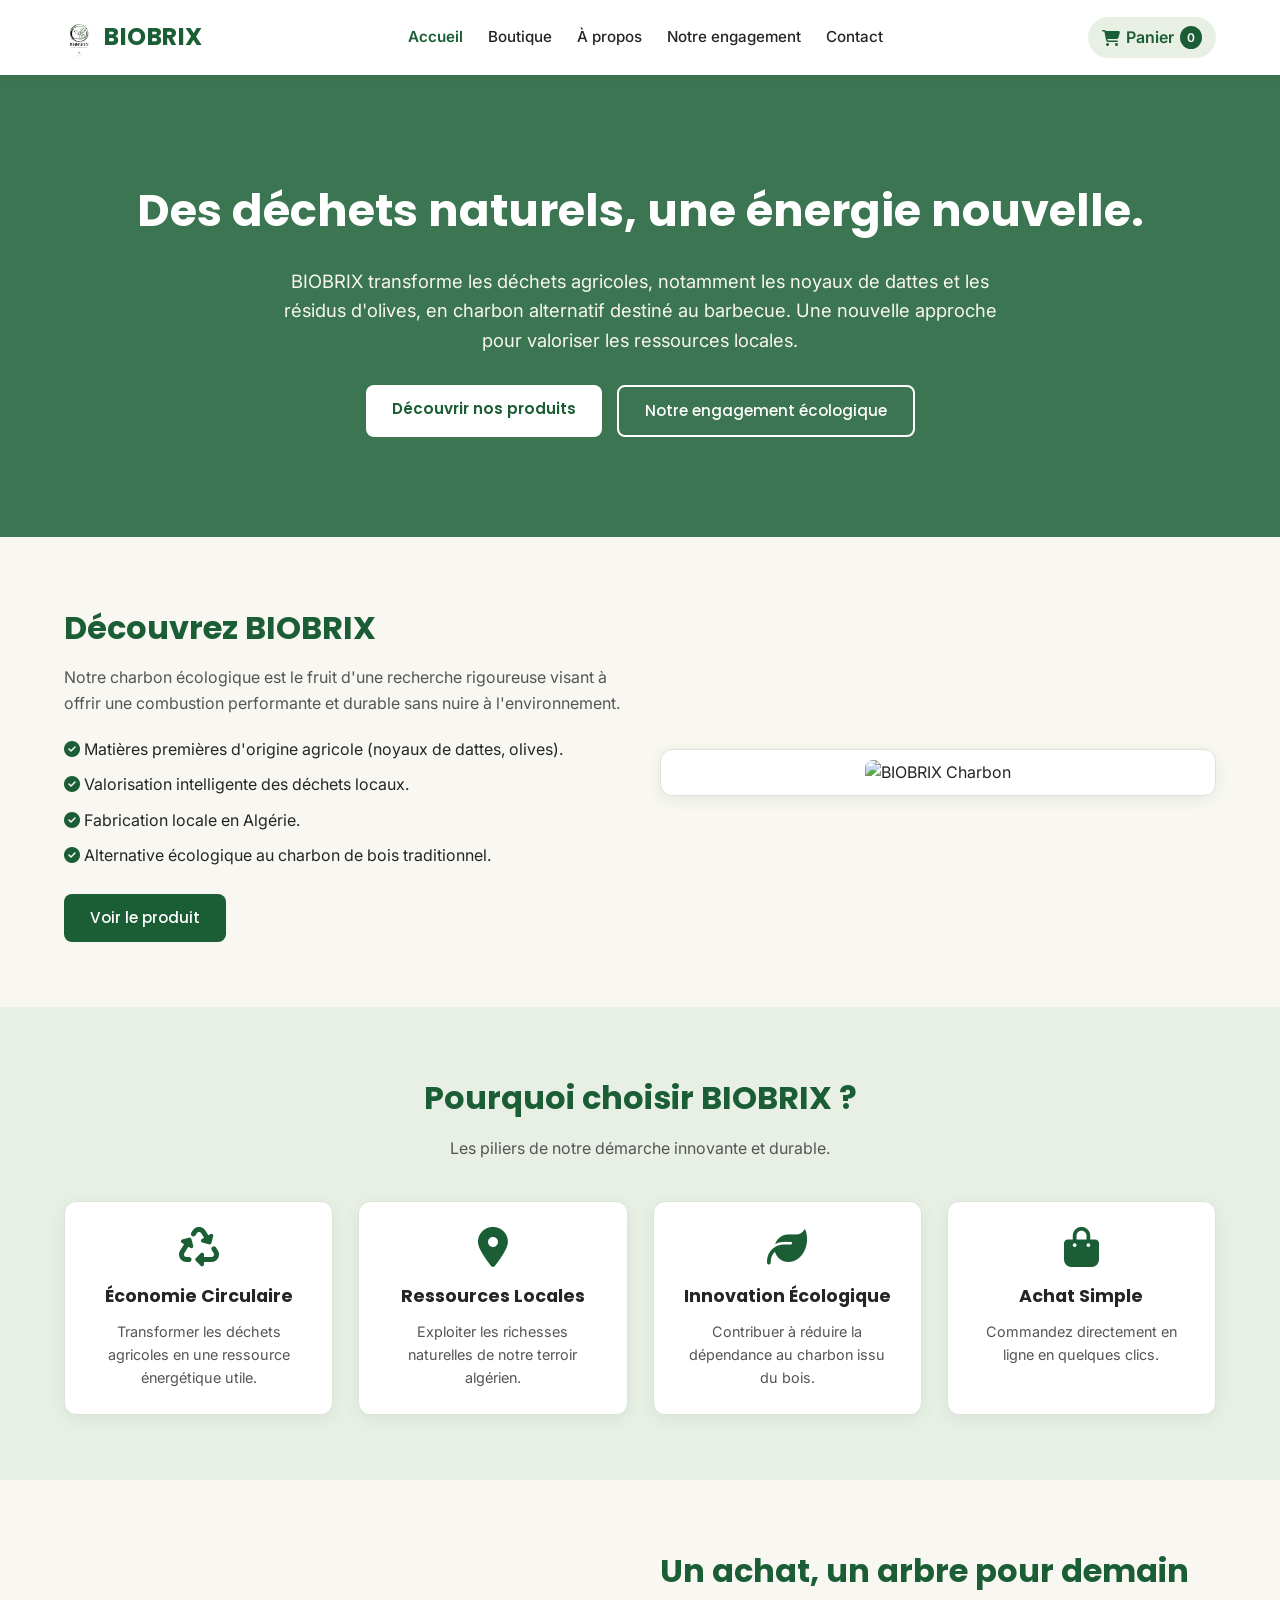
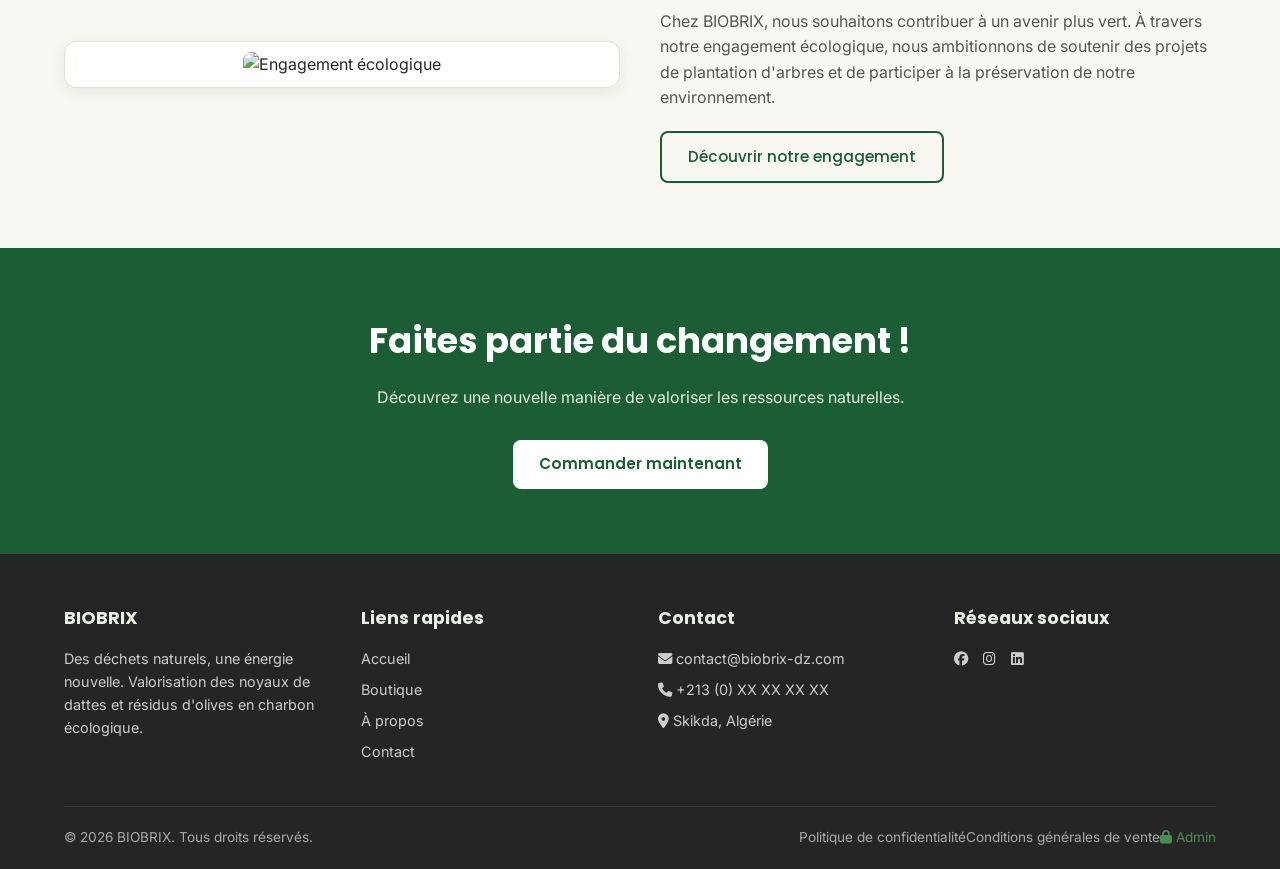
==== index.html @ c4cbd5aa "Add files via upload" ====
<!DOCTYPE html>
<html lang="fr">
<head>
    <meta charset="UTF-8">
    <meta name="viewport" content="width=device-width, initial-scale=1.0">
    <title>BIOBRIX - Charbon alternatif naturel</title>
    <!-- ربط ملف التصميم -->
    <link rel="stylesheet" href="css/style.css">
    <!-- مكتبة الأيقونات FontAwesome -->
    <link rel="stylesheet" href="https://cdnjs.cloudflare.com/ajax/libs/font-awesome/6.4.0/css/all.min.css">
</head>
<body>

    <!-- Header (شريط التنقل) -->
    <header>
        <div class="container navbar">
            <div class="logo">
                <img src="images/logo.png" alt="BIOBRIX Logo">
                <span class="logo-text">BIOBRIX</span>
            </div>
            <nav class="nav-links">
                <a href="index.html" class="active">Accueil</a>
                <a href="shop.html">Boutique</a>
                <a href="about.html">À propos</a>
                <a href="commitment.html">Notre engagement</a>
                <a href="contact.html">Contact</a>
            </nav>
            <div style="display: flex; align-items: center; gap: 15px;">
                <a href="cart.html" class="cart-icon">
                    <i class="fas fa-shopping-cart"></i>
                    <span>Panier</span>
                    <span class="cart-badge">0</span>
                </a>
                <div class="menu-toggle">
                    <i class="fas fa-bars"></i>
                </div>
            </div>
        </div>
    </header>

    <main>
        <!-- Hero Section -->
        <section class="section" style="background: linear-gradient(rgba(27,94,53,0.85), rgba(27,94,53,0.85)), url('images/hero-bg.jpg') center/cover; color: white; text-align: center; padding: 100px 20px;">
            <div class="container">
                <h1 style="font-size: 2.8rem; margin-bottom: 20px; color: #FFFFFF;">Des déchets naturels, une énergie nouvelle.</h1>
                <p style="font-size: 1.15rem; max-width: 750px; margin: 0 auto 30px auto; color: #F8F7F1;">
                    BIOBRIX transforme les déchets agricoles, notamment les noyaux de dattes et les résidus d'olives, en charbon alternatif destiné au barbecue. Une nouvelle approche pour valoriser les ressources locales.
                </p>
                <div style="display: flex; justify-content: center; gap: 15px; flex-wrap: wrap;">
                    <a href="shop.html" class="btn" style="background-color: #FFFFFF; color: #1B5E35; font-weight: 600;">Découvrir nos produits</a>
                    <a href="commitment.html" class="btn btn-secondary" style="border-color: #FFFFFF; color: #FFFFFF;">Notre engagement écologique</a>
                </div>
            </div>
        </section>

        <!-- Section Présentation du produit -->
        <section class="section">
            <div class="container" style="display: grid; grid-template-columns: repeat(auto-fit, minmax(300px, 1fr)); gap: 40px; align-items: center;">
                <div>
                    <h2 class="section-title" style="text-align: left;">Découvrez BIOBRIX</h2>
                    <p style="color: var(--gris-texte); margin-bottom: 20px;">
                        Notre charbon écologique est le fruit d'une recherche rigoureuse visant à offrir une combustion performante et durable sans nuire à l'environnement.
                    </p>
                    <ul style="margin-bottom: 25px; display: flex; flex-direction: column; gap: 10px;">
                        <li><i class="fas fa-check-circle" style="color: var(--vert-fonce);"></i> Matières premières d'origine agricole (noyaux de dattes, olives).</li>
                        <li><i class="fas fa-check-circle" style="color: var(--vert-fonce);"></i> Valorisation intelligente des déchets locaux.</li>
                        <li><i class="fas fa-check-circle" style="color: var(--vert-fonce);"></i> Fabrication locale en Algérie.</li>
                        <li><i class="fas fa-check-circle" style="color: var(--vert-fonce);"></i> Alternative écologique au charbon de bois traditionnel.</li>
                    </ul>
                    <a href="product.html" class="btn btn-primary">Voir le produit</a>
                </div>
                <div class="card" style="padding: 10px; text-align: center;">
                    <img src="images/product-charcoal.jpg" alt="BIOBRIX Charbon" style="width: 100%; border-radius: 8px; object-fit: cover; max-height: 350px;">
                </div>
            </div>
        </section>

        <!-- Section Nos Avantages -->
        <section class="section" style="background-color: var(--vert-clair);">
            <div class="container">
                <h2 class="section-title">Pourquoi choisir BIOBRIX ?</h2>
                <p class="section-subtitle">Les piliers de notre démarche innovante et durable.</p>
                
                <div style="display: grid; grid-template-columns: repeat(auto-fit, minmax(240px, 1fr)); gap: 25px;">
                    <div class="card" style="text-align: center;">
                        <i class="fas fa-recycle" style="font-size: 2.5rem; color: var(--vert-fonce); margin-bottom: 15px;"></i>
                        <h3 style="margin-bottom: 10px; font-size: 1.1rem;">Économie Circulaire</h3>
                        <p style="font-size: 0.9rem; color: var(--gris-texte);">Transformer les déchets agricoles en une ressource énergétique utile.</p>
                    </div>
                    <div class="card" style="text-align: center;">
                        <i class="fas fa-map-marker-alt" style="font-size: 2.5rem; color: var(--vert-fonce); margin-bottom: 15px;"></i>
                        <h3 style="margin-bottom: 10px; font-size: 1.1rem;">Ressources Locales</h3>
                        <p style="font-size: 0.9rem; color: var(--gris-texte);">Exploiter les richesses naturelles de notre terroir algérien.</p>
                    </div>
                    <div class="card" style="text-align: center;">
                        <i class="fas fa-leaf" style="font-size: 2.5rem; color: var(--vert-fonce); margin-bottom: 15px;"></i>
                        <h3 style="margin-bottom: 10px; font-size: 1.1rem;">Innovation Écologique</h3>
                        <p style="font-size: 0.9rem; color: var(--gris-texte);">Contribuer à réduire la dépendance au charbon issu du bois.</p>
                    </div>
                    <div class="card" style="text-align: center;">
                        <i class="fas fa-shopping-bag" style="font-size: 2.5rem; color: var(--vert-fonce); margin-bottom: 15px;"></i>
                        <h3 style="margin-bottom: 10px; font-size: 1.1rem;">Achat Simple</h3>
                        <p style="font-size: 0.9rem; color: var(--gris-texte);">Commandez directement en ligne en quelques clics.</p>
                    </div>
                </div>
            </div>
        </section>

        <!-- Section Engagement Écologique -->
        <section class="section">
            <div class="container" style="display: grid; grid-template-columns: repeat(auto-fit, minmax(300px, 1fr)); gap: 40px; align-items: center;">
                <div class="card" style="padding: 10px; text-align: center;">
                    <img src="images/forest.jpg" alt="Engagement écologique" style="width: 100%; border-radius: 8px; object-fit: cover; max-height: 350px;">
                </div>
                <div>
                    <h2 class="section-title" style="text-align: left;">Un achat, un arbre pour demain</h2>
                    <p style="color: var(--gris-texte); margin-bottom: 20px;">
                        Chez BIOBRIX, nous souhaitons contribuer à un avenir plus vert. À travers notre engagement écologique, nous ambitionnons de soutenir des projets de plantation d'arbres et de participer à la préservation de notre environnement.
                    </p>
                    <a href="commitment.html" class="btn btn-secondary">Découvrir notre engagement</a>
                </div>
            </div>
        </section>

        <!-- Section Call To Action -->
        <section class="section" style="background-color: var(--vert-fonce); color: white; text-align: center;">
            <div class="container">
                <h2 style="font-size: 2.2rem; margin-bottom: 15px; color: #FFFFFF;">Faites partie du changement !</h2>
                <p style="max-width: 600px; margin: 0 auto 30px auto; color: #E8F0E5;">Découvrez une nouvelle manière de valoriser les ressources naturelles.</p>
                <a href="shop.html" class="btn" style="background-color: #FFFFFF; color: #1B5E35; font-weight: 600;">Commander maintenant</a>
            </div>
        </section>
    </main>

    <!-- Footer -->
    <footer>
        <div class="container">
            <div class="footer-grid">
                <div class="footer-col">
                    <h4>BIOBRIX</h4>
                    <p>Des déchets naturels, une énergie nouvelle. Valorisation des noyaux de dattes et résidus d'olives en charbon écologique.</p>
                </div>
                <div class="footer-col">
                    <h4>Liens rapides</h4>
                    <a href="index.html">Accueil</a>
                    <a href="shop.html">Boutique</a>
                    <a href="about.html">À propos</a>
                    <a href="contact.html">Contact</a>
                </div>
                <div class="footer-col">
                    <h4>Contact</h4>
                    <p><i class="fas fa-envelope"></i> contact@biobrix-dz.com</p>
                    <p><i class="fas fa-phone"></i> +213 (0) XX XX XX XX</p>
                    <p><i class="fas fa-map-marker-alt"></i> Skikda, Algérie</p>
                </div>
                <div class="footer-col">
                    <h4>Réseaux sociaux</h4>
                    <div style="display: flex; gap: 15px; font-size: 1.2rem; margin-top: 10px;">
                        <a href="#"><i class="fab fa-facebook"></i></a>
                        <a href="#"><i class="fab fa-instagram"></i></a>
                        <a href="#"><i class="fab fa-linkedin"></i></a>
                    </div>
                </div>
            </div>
            <div class="footer-bottom">
                <p>&copy; 2026 BIOBRIX. Tous droits réservés.</p>
                <div class="footer-legal">
                    <a href="#">Politique de confidentialité</a>
                    <a href="#">Conditions générales de vente</a>
                    <a href="admin.html" style="color: var(--vert-secondaire);"><i class="fas fa-lock"></i> Admin</a>
                </div>
            </div>
        </div>
    </footer>

    <!-- ربط ملف الجافاسكريبت -->
    <script src="js/app.js"></script>
</body>
</html>
---- css/style.css ----
/* استدعاء الخطوط الرسمية من دفتر الشروط */
@import url('https://fonts.googleapis.com/css2?family=Inter:wght@300;400;500;600&family=Poppins:wght@500;600;700&display=swap');

:root {
  --vert-fonce: #1B5E35;
  --vert-secondaire: #4C8B50;
  --vert-clair: #E8F0E5;
  --beige-naturel: #F8F7F1;
  --blanc: #FFFFFF;
  --noir-charbon: #252525;
  --gris-texte: #555555;
  --bordure: #DCE4D8;
  --ombre: 0 4px 15px rgba(27, 94, 53, 0.08);
}

* {
  margin: 0;
  padding: 0;
  box-sizing: border-box;
}

body {
  font-family: 'Inter', sans-serif;
  background-color: var(--beige-naturel);
  color: var(--noir-charbon);
  line-height: 1.6;
  display: flex;
  flex-direction: column;
  min-height: 100vh;
}

h1, h2, h3, h4, .logo-text {
  font-family: 'Poppins', sans-serif;
  color: var(--noir-charbon);
}

a {
  text-decoration: none;
  color: inherit;
  transition: 0.3s ease;
}

ul {
  list-style: none;
}

.container {
  width: 90%;
  max-width: 1200px;
  margin: 0 auto;
}

/* ================= HEADER (شريط التنقل) ================= */
header {
  background-color: var(--blanc);
  box-shadow: 0 2px 10px rgba(0, 0, 0, 0.05);
  position: sticky;
  top: 0;
  z-index: 1000;
}

.navbar {
  display: flex;
  justify-content: space-between;
  align-items: center;
  padding: 15px 0;
}

.logo {
  display: flex;
  align-items: center;
  gap: 10px;
}

.logo img {
  height: 45px;
  width: auto;
  object-fit: contain;
}

.logo-text {
  font-size: 1.5rem;
  font-weight: 700;
  color: var(--vert-fonce);
  letter-spacing: 0.5px;
}

.nav-links {
  display: flex;
  align-items: center;
  gap: 25px;
}

.nav-links a {
  font-weight: 500;
  font-size: 0.95rem;
  color: var(--noir-charbon);
}

.nav-links a:hover,
.nav-links a.active {
  color: var(--vert-fonce);
  font-weight: 600;
}

.cart-icon {
  position: relative;
  display: flex;
  align-items: center;
  background-color: var(--vert-clair);
  padding: 8px 14px;
  border-radius: 25px;
  color: var(--vert-fonce);
  font-weight: 600;
  gap: 6px;
}

.cart-icon:hover {
  background-color: var(--vert-fonce);
  color: var(--blanc);
}

.cart-badge {
  background-color: var(--vert-fonce);
  color: var(--blanc);
  font-size: 0.75rem;
  padding: 2px 7px;
  border-radius: 50%;
}

.cart-icon:hover .cart-badge {
  background-color: var(--blanc);
  color: var(--vert-fonce);
}

.menu-toggle {
  display: none;
  font-size: 1.5rem;
  cursor: pointer;
  color: var(--vert-fonce);
}

/* ================= BOUTONS (الأزرار) ================= */
.btn {
  display: inline-block;
  padding: 12px 26px;
  border-radius: 8px;
  font-family: 'Poppins', sans-serif;
  font-weight: 500;
  font-size: 0.95rem;
  cursor: pointer;
  border: none;
  text-align: center;
  transition: all 0.3s ease;
}

.btn-primary {
  background-color: var(--vert-fonce);
  color: var(--blanc);
}

.btn-primary:hover {
  background-color: var(--vert-secondaire);
  transform: translateY(-2px);
}

.btn-secondary {
  background-color: transparent;
  color: var(--vert-fonce);
  border: 2px solid var(--vert-fonce);
}

.btn-secondary:hover {
  background-color: var(--vert-fonce);
  color: var(--blanc);
}

/* ================= SECTIONS & CARDS ================= */
main {
  flex: 1;
}

.section {
  padding: 65px 0;
}

.section-title {
  text-align: center;
  font-size: 2rem;
  color: var(--vert-fonce);
  margin-bottom: 12px;
}

.section-subtitle {
  text-align: center;
  color: var(--gris-texte);
  max-width: 650px;
  margin: 0 auto 40px auto;
}

.card {
  background-color: var(--blanc);
  border-radius: 12px;
  padding: 25px;
  box-shadow: var(--ombre);
  border: 1px solid var(--bordure);
}

/* ================= FOOTER (أسفل الصفحة) ================= */
footer {
  background-color: var(--noir-charbon);
  color: var(--blanc);
  padding: 50px 0 20px 0;
  margin-top: auto;
}

.footer-grid {
  display: grid;
  grid-template-columns: repeat(auto-fit, minmax(220px, 1fr));
  gap: 35px;
  margin-bottom: 35px;
}

.footer-col h4 {
  color: var(--vert-clair);
  margin-bottom: 15px;
  font-size: 1.1rem;
}

.footer-col p, .footer-col a {
  color: #CCCCCC;
  font-size: 0.9rem;
  display: block;
  margin-bottom: 8px;
}

.footer-col a:hover {
  color: var(--vert-secondaire);
}

.footer-bottom {
  border-top: 1px solid #3D3D3D;
  padding-top: 20px;
  display: flex;
  flex-wrap: wrap;
  justify-content: space-between;
  align-items: center;
  font-size: 0.85rem;
  color: #AAAAAA;
  gap: 10px;
}

.footer-legal {
  display: flex;
  gap
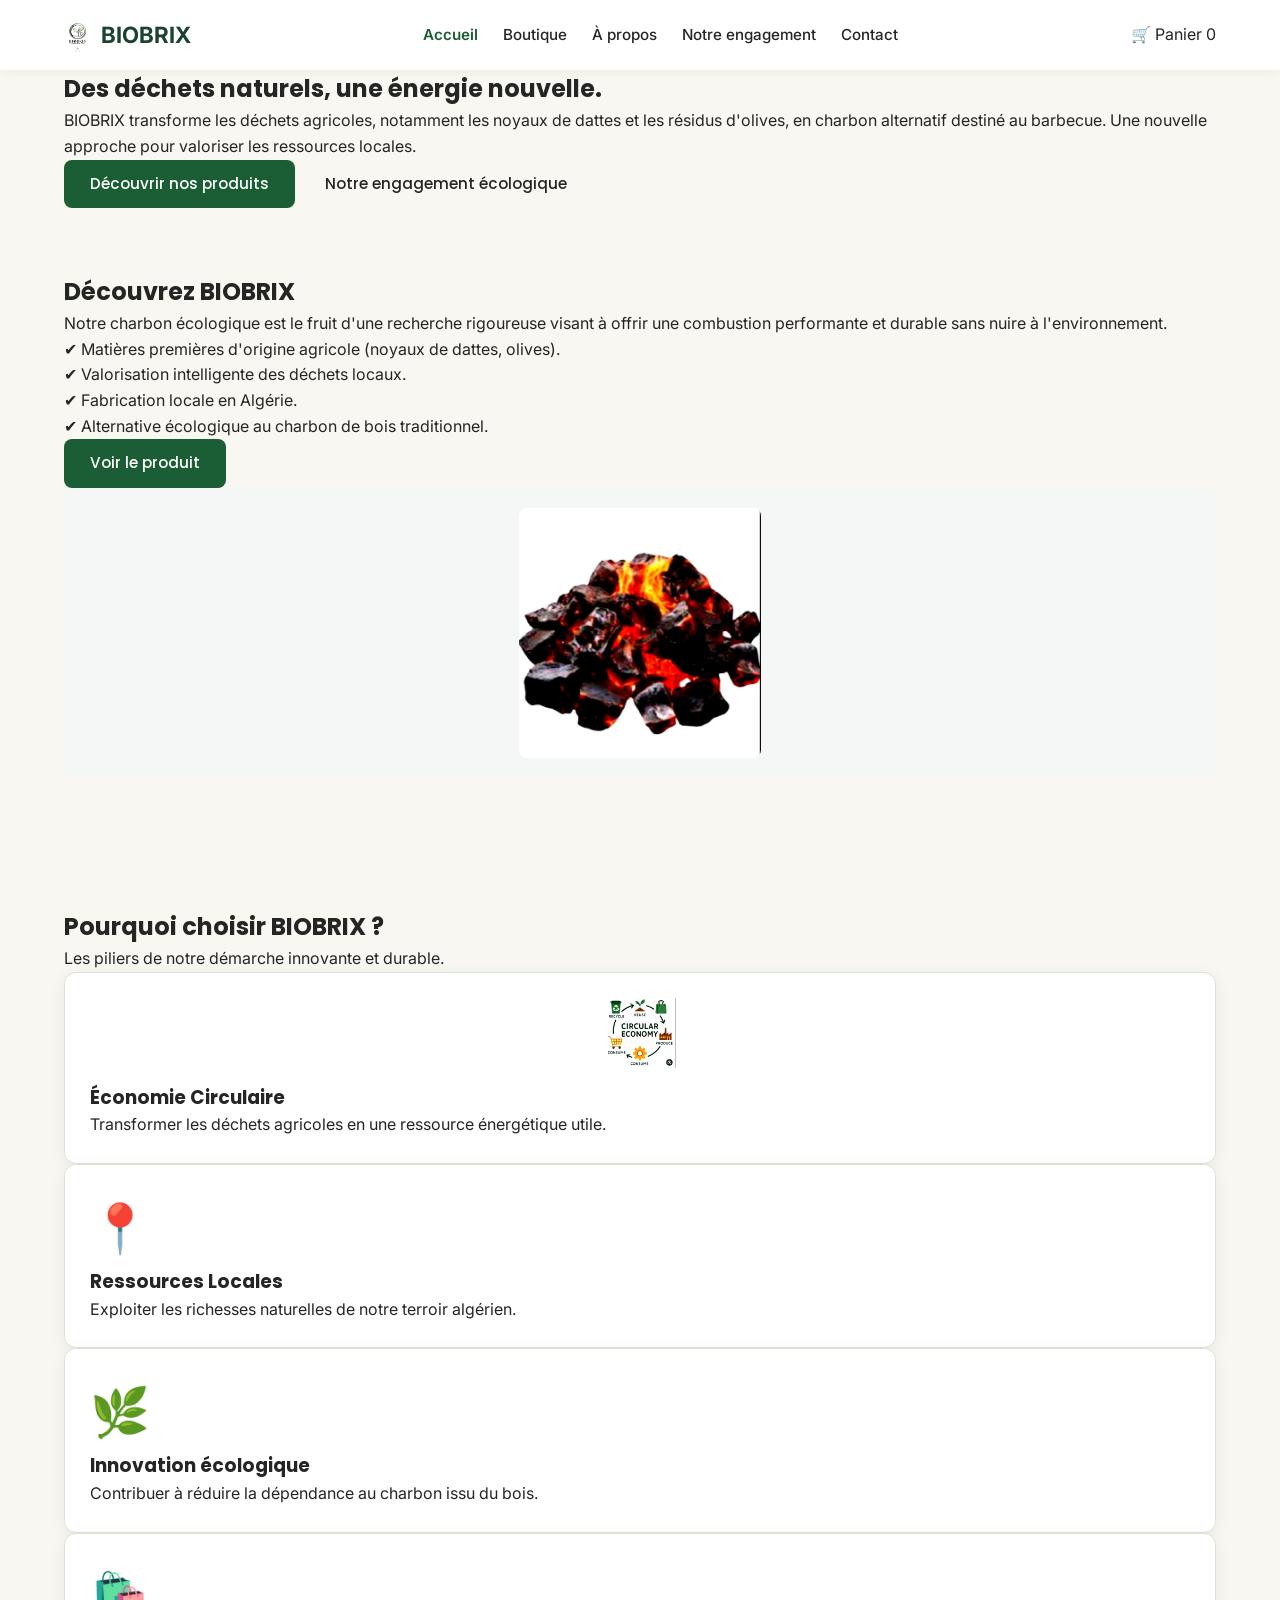
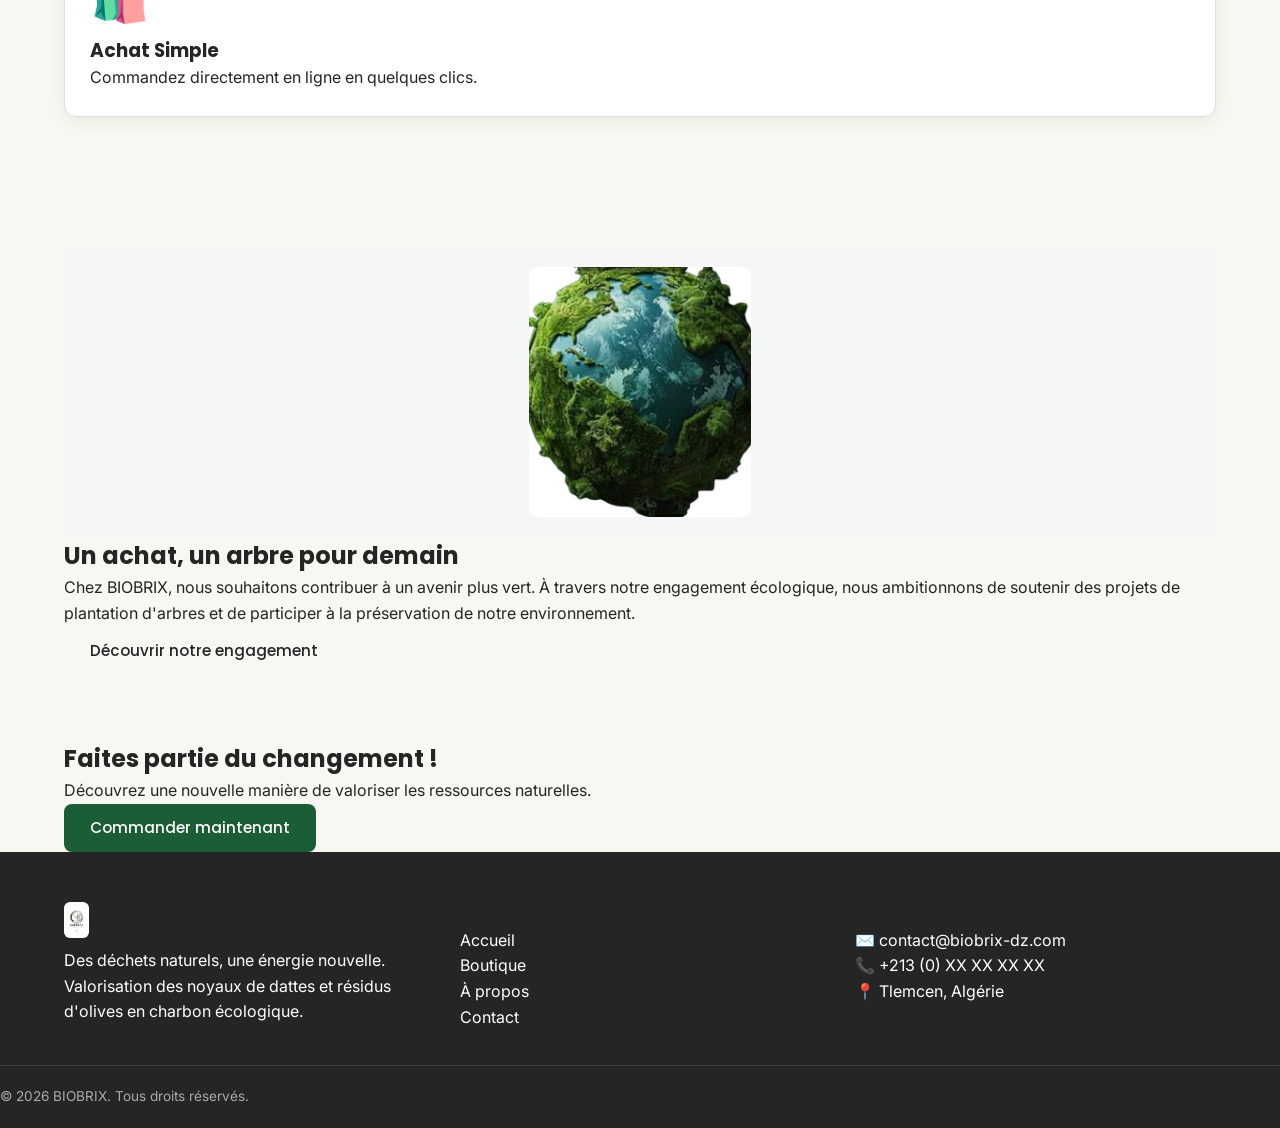
==== commit f46c2e7b: "Add files via upload" ====
--- a/index.html
+++ b/index.html
@@ -4,176 +4,139 @@
     <meta charset="UTF-8">
     <meta name="viewport" content="width=device-width, initial-scale=1.0">
     <title>BIOBRIX - Charbon alternatif naturel</title>
-    <!-- ربط ملف التصميم -->
     <link rel="stylesheet" href="css/style.css">
-    <!-- مكتبة الأيقونات FontAwesome -->
-    <link rel="stylesheet" href="https://cdnjs.cloudflare.com/ajax/libs/font-awesome/6.4.0/css/all.min.css">
 </head>
 <body>
-
-    <!-- Header (شريط التنقل) -->
     <header>
         <div class="container navbar">
-            <div class="logo">
-                <img src="images/logo.png" alt="BIOBRIX Logo">
-                <span class="logo-text">BIOBRIX</span>
+            <a href="index.html" class="logo" style="display: flex; align-items: center; gap: 10px; text-decoration: none; font-weight: bold; font-size: 1.4rem; color: #1b4332;">
+                <img src="images/logo.png" alt="BIOBRIX Logo" style="height: 40px; width: auto;">
+                <span>BIOBRIX</span>
+            </a>
+            <nav>
+                <ul class="nav-links">
+                    <li><a href="index.html" class="active">Accueil</a></li>
+                    <li><a href="shop.html">Boutique</a></li>
+                    <li><a href="about.html">À propos</a></li>
+                    <li><a href="commitment.html">Notre engagement</a></li>
+                    <li><a href="contact.html">Contact</a></li>
+                </ul>
+            </nav>
+            <a href="cart.html" class="cart-btn">🛒 Panier <span id="cart-count">0</span></a>
+        </div>
+    </header>
+
+    <section class="hero">
+        <div class="container">
+            <h1>Des déchets naturels, une énergie nouvelle.</h1>
+            <p>BIOBRIX transforme les déchets agricoles, notamment les noyaux de dattes et les résidus d'olives, en charbon alternatif destiné au barbecue. Une nouvelle approche pour valoriser les ressources locales.</p>
+            <div class="hero-btns">
+                <a href="shop.html" class="btn btn-primary">Découvrir nos produits</a>
+                <a href="commitment.html" class="btn btn-outline">Notre engagement écologique</a>
             </div>
-            <nav class="nav-links">
-                <a href="index.html" class="active">Accueil</a>
-                <a href="shop.html">Boutique</a>
-                <a href="about.html">À propos</a>
-                <a href="commitment.html">Notre engagement</a>
-                <a href="contact.html">Contact</a>
-            </nav>
-            <div style="display: flex; align-items: center; gap: 15px;">
-                <a href="cart.html" class="cart-icon">
-                    <i class="fas fa-shopping-cart"></i>
-                    <span>Panier</span>
-                    <span class="cart-badge">0</span>
-                </a>
-                <div class="menu-toggle">
-                    <i class="fas fa-bars"></i>
+        </div>
+    </section>
+
+    <section class="about-preview section">
+        <div class="container grid-2">
+            <div>
+                <h2>Découvrez BIOBRIX</h2>
+                <p>Notre charbon écologique est le fruit d'une recherche rigoureuse visant à offrir une combustion performante et durable sans nuire à l'environnement.</p>
+                <ul class="feature-list">
+                    <li>✔ Matières premières d'origine agricole (noyaux de dattes, olives).</li>
+                    <li>✔ Valorisation intelligente des déchets locaux.</li>
+                    <li>✔ Fabrication locale en Algérie.</li>
+                    <li>✔ Alternative écologique au charbon de bois traditionnel.</li>
+                </ul>
+                <a href="shop.html" class="btn btn-primary">Voir le produit</a>
+            </div>
+            <div class="image-box" style="background: #f4f7f5; border-radius: 12px; padding: 20px; display: flex; justify-content: center; align-items: center;">
+                <img src="images/_charcoal-close.png" alt="BIOBRIX Charbon" style="max-height: 250px; width: auto; border-radius: 8px;">
+            </div>
+        </div>
+    </section>
+
+    <section class="pillars section bg-light">
+        <div class="container">
+            <h2 class="text-center">Pourquoi choisir BIOBRIX ?</h2>
+            <p class="text-center subtitle">Les piliers de notre démarche innovante et durable.</p>
+            <div class="grid-4">
+                <div class="card text-center">
+                    <div style="margin-bottom: 15px; display: flex; justify-content: center;">
+                        <img src="images/_circular-economy.png" alt="Économie Circulaire" style="height: 70px; width: auto; object-fit: contain;">
+                    </div>
+                    <h3>Économie Circulaire</h3>
+                    <p>Transformer les déchets agricoles en une ressource énergétique utile.</p>
+                </div>
+                <div class="card text-center">
+                    <div class="icon" style="font-size: 3rem;">📍</div>
+                    <h3>Ressources Locales</h3>
+                    <p>Exploiter les richesses naturelles de notre terroir algérien.</p>
+                </div>
+                <div class="card text-center">
+                    <div class="icon" style="font-size: 3rem;">🌿</div>
+                    <h3>Innovation écologique</h3>
+                    <p>Contribuer à réduire la dépendance au charbon issu du bois.</p>
+                </div>
+                <div class="card text-center">
+                    <div class="icon" style="font-size: 3rem;">🛍️</div>
+                    <h3>Achat Simple</h3>
+                    <p>Commandez directement en ligne en quelques clics.</p>
                 </div>
             </div>
         </div>
-    </header>
+    </section>
 
-    <main>
-        <!-- Hero Section -->
-        <section class="section" style="background: linear-gradient(rgba(27,94,53,0.85), rgba(27,94,53,0.85)), url('images/hero-bg.jpg') center/cover; color: white; text-align: center; padding: 100px 20px;">
-            <div class="container">
-                <h1 style="font-size: 2.8rem; margin-bottom: 20px; color: #FFFFFF;">Des déchets naturels, une énergie nouvelle.</h1>
-                <p style="font-size: 1.15rem; max-width: 750px; margin: 0 auto 30px auto; color: #F8F7F1;">
-                    BIOBRIX transforme les déchets agricoles, notamment les noyaux de dattes et les résidus d'olives, en charbon alternatif destiné au barbecue. Une nouvelle approche pour valoriser les ressources locales.
-                </p>
-                <div style="display: flex; justify-content: center; gap: 15px; flex-wrap: wrap;">
-                    <a href="shop.html" class="btn" style="background-color: #FFFFFF; color: #1B5E35; font-weight: 600;">Découvrir nos produits</a>
-                    <a href="commitment.html" class="btn btn-secondary" style="border-color: #FFFFFF; color: #FFFFFF;">Notre engagement écologique</a>
-                </div>
+    <section class="commitment-preview section">
+        <div class="container grid-2">
+            <div class="image-box" style="background: #f4f7f5; border-radius: 12px; padding: 20px; display: flex; justify-content: center; align-items: center;">
+                <img src="images/_eco-impact.png" alt="Engagement écologique" style="max-height: 250px; width: auto; border-radius: 8px;">
             </div>
-        </section>
-
-        <!-- Section Présentation du produit -->
-        <section class="section">
-            <div class="container" style="display: grid; grid-template-columns: repeat(auto-fit, minmax(300px, 1fr)); gap: 40px; align-items: center;">
-                <div>
-                    <h2 class="section-title" style="text-align: left;">Découvrez BIOBRIX</h2>
-                    <p style="color: var(--gris-texte); margin-bottom: 20px;">
-                        Notre charbon écologique est le fruit d'une recherche rigoureuse visant à offrir une combustion performante et durable sans nuire à l'environnement.
-                    </p>
-                    <ul style="margin-bottom: 25px; display: flex; flex-direction: column; gap: 10px;">
-                        <li><i class="fas fa-check-circle" style="color: var(--vert-fonce);"></i> Matières premières d'origine agricole (noyaux de dattes, olives).</li>
-                        <li><i class="fas fa-check-circle" style="color: var(--vert-fonce);"></i> Valorisation intelligente des déchets locaux.</li>
-                        <li><i class="fas fa-check-circle" style="color: var(--vert-fonce);"></i> Fabrication locale en Algérie.</li>
-                        <li><i class="fas fa-check-circle" style="color: var(--vert-fonce);"></i> Alternative écologique au charbon de bois traditionnel.</li>
-                    </ul>
-                    <a href="product.html" class="btn btn-primary">Voir le produit</a>
-                </div>
-                <div class="card" style="padding: 10px; text-align: center;">
-                    <img src="images/product-charcoal.jpg" alt="BIOBRIX Charbon" style="width: 100%; border-radius: 8px; object-fit: cover; max-height: 350px;">
-                </div>
-            </div>
-        </section>
-
-        <!-- Section Nos Avantages -->
-        <section class="section" style="background-color: var(--vert-clair);">
-            <div class="container">
-                <h2 class="section-title">Pourquoi choisir BIOBRIX ?</h2>
-                <p class="section-subtitle">Les piliers de notre démarche innovante et durable.</p>
-                
-                <div style="display: grid; grid-template-columns: repeat(auto-fit, minmax(240px, 1fr)); gap: 25px;">
-                    <div class="card" style="text-align: center;">
-                        <i class="fas fa-recycle" style="font-size: 2.5rem; color: var(--vert-fonce); margin-bottom: 15px;"></i>
-                        <h3 style="margin-bottom: 10px; font-size: 1.1rem;">Économie Circulaire</h3>
-                        <p style="font-size: 0.9rem; color: var(--gris-texte);">Transformer les déchets agricoles en une ressource énergétique utile.</p>
-                    </div>
-                    <div class="card" style="text-align: center;">
-                        <i class="fas fa-map-marker-alt" style="font-size: 2.5rem; color: var(--vert-fonce); margin-bottom: 15px;"></i>
-                        <h3 style="margin-bottom: 10px; font-size: 1.1rem;">Ressources Locales</h3>
-                        <p style="font-size: 0.9rem; color: var(--gris-texte);">Exploiter les richesses naturelles de notre terroir algérien.</p>
-                    </div>
-                    <div class="card" style="text-align: center;">
-                        <i class="fas fa-leaf" style="font-size: 2.5rem; color: var(--vert-fonce); margin-bottom: 15px;"></i>
-                        <h3 style="margin-bottom: 10px; font-size: 1.1rem;">Innovation Écologique</h3>
-                        <p style="font-size: 0.9rem; color: var(--gris-texte);">Contribuer à réduire la dépendance au charbon issu du bois.</p>
-                    </div>
-                    <div class="card" style="text-align: center;">
-                        <i class="fas fa-shopping-bag" style="font-size: 2.5rem; color: var(--vert-fonce); margin-bottom: 15px;"></i>
-                        <h3 style="margin-bottom: 10px; font-size: 1.1rem;">Achat Simple</h3>
-                        <p style="font-size: 0.9rem; color: var(--gris-texte);">Commandez directement en ligne en quelques clics.</p>
-                    </div>
-                </div>
-            </div>
-        </section>
-
-        <!-- Section Engagement Écologique -->
-        <section class="section">
-            <div class="container" style="display: grid; grid-template-columns: repeat(auto-fit, minmax(300px, 1fr)); gap: 40px; align-items: center;">
-                <div class="card" style="padding: 10px; text-align: center;">
-                    <img src="images/forest.jpg" alt="Engagement écologique" style="width: 100%; border-radius: 8px; object-fit: cover; max-height: 350px;">
-                </div>
-                <div>
-                    <h2 class="section-title" style="text-align: left;">Un achat, un arbre pour demain</h2>
-                    <p style="color: var(--gris-texte); margin-bottom: 20px;">
-                        Chez BIOBRIX, nous souhaitons contribuer à un avenir plus vert. À travers notre engagement écologique, nous ambitionnons de soutenir des projets de plantation d'arbres et de participer à la préservation de notre environnement.
-                    </p>
-                    <a href="commitment.html" class="btn btn-secondary">Découvrir notre engagement</a>
-                </div>
-            </div>
-        </section>
-
-        <!-- Section Call To Action -->
-        <section class="section" style="background-color: var(--vert-fonce); color: white; text-align: center;">
-            <div class="container">
-                <h2 style="font-size: 2.2rem; margin-bottom: 15px; color: #FFFFFF;">Faites partie du changement !</h2>
-                <p style="max-width: 600px; margin: 0 auto 30px auto; color: #E8F0E5;">Découvrez une nouvelle manière de valoriser les ressources naturelles.</p>
-                <a href="shop.html" class="btn" style="background-color: #FFFFFF; color: #1B5E35; font-weight: 600;">Commander maintenant</a>
-            </div>
-        </section>
-    </main>
-
-    <!-- Footer -->
-    <footer>
-        <div class="container">
-            <div class="footer-grid">
-                <div class="footer-col">
-                    <h4>BIOBRIX</h4>
-                    <p>Des déchets naturels, une énergie nouvelle. Valorisation des noyaux de dattes et résidus d'olives en charbon écologique.</p>
-                </div>
-                <div class="footer-col">
-                    <h4>Liens rapides</h4>
-                    <a href="index.html">Accueil</a>
-                    <a href="shop.html">Boutique</a>
-                    <a href="about.html">À propos</a>
-                    <a href="contact.html">Contact</a>
-                </div>
-                <div class="footer-col">
-                    <h4>Contact</h4>
-                    <p><i class="fas fa-envelope"></i> contact@biobrix-dz.com</p>
-                    <p><i class="fas fa-phone"></i> +213 (0) XX XX XX XX</p>
-                    <p><i class="fas fa-map-marker-alt"></i> Skikda, Algérie</p>
-                </div>
-                <div class="footer-col">
-                    <h4>Réseaux sociaux</h4>
-                    <div style="display: flex; gap: 15px; font-size: 1.2rem; margin-top: 10px;">
-                        <a href="#"><i class="fab fa-facebook"></i></a>
-                        <a href="#"><i class="fab fa-instagram"></i></a>
-                        <a href="#"><i class="fab fa-linkedin"></i></a>
-                    </div>
-                </div>
-            </div>
-            <div class="footer-bottom">
-                <p>&copy; 2026 BIOBRIX. Tous droits réservés.</p>
-                <div class="footer-legal">
-                    <a href="#">Politique de confidentialité</a>
-                    <a href="#">Conditions générales de vente</a>
-                    <a href="admin.html" style="color: var(--vert-secondaire);"><i class="fas fa-lock"></i> Admin</a>
-                </div>
+            <div>
+                <h2>Un achat, un arbre pour demain</h2>
+                <p>Chez BIOBRIX, nous souhaitons contribuer à un avenir plus vert. À travers notre engagement écologique, nous ambitionnons de soutenir des projets de plantation d'arbres et de participer à la préservation de notre environnement.</p>
+                <a href="commitment.html" class="btn btn-outline-dark">Découvrir notre engagement</a>
             </div>
         </div>
+    </section>
+
+    <section class="cta-banner">
+        <div class="container text-center">
+            <h2>Faites partie du changement !</h2>
+            <p>Découvrez une nouvelle manière de valoriser les ressources naturelles.</p>
+            <a href="shop.html" class="btn btn-primary">Commander maintenant</a>
+        </div>
+    </section>
+
+    <footer>
+        <div class="container footer-grid">
+            <div>
+                <div style="display: flex; align-items: center; gap: 10px; margin-bottom: 10px;">
+                    <img src="images/logo.png" alt="BIOBRIX Logo" style="height: 36px; width: auto; background: white; border-radius: 6px; padding: 2px;">
+                    <h3 style="margin: 0;">BIOBRIX</h3>
+                </div>
+                <p>Des déchets naturels, une énergie nouvelle. Valorisation des noyaux de dattes et résidus d'olives en charbon écologique.</p>
+            </div>
+            <div>
+                <h4>Liens rapides</h4>
+                <ul>
+                    <li><a href="index.html">Accueil</a></li>
+                    <li><a href="shop.html">Boutique</a></li>
+                    <li><a href="about.html">À propos</a></li>
+                    <li><a href="contact.html">Contact</a></li>
+                </ul>
+            </div>
+            <div>
+                <h4>Contact</h4>
+                <p>✉️ contact@biobrix-dz.com</p>
+                <p>📞 +213 (0) XX XX XX XX</p>
+                <p>📍 Tlemcen, Algérie</p>
+            </div>
+        </div>
+        <div class="footer-bottom text-center">
+            <p>&copy; 2026 BIOBRIX. Tous droits réservés.</p>
+        </div>
     </footer>
-
-    <!-- ربط ملف الجافاسكريبت -->
     <script src="js/app.js"></script>
 </body>
 </html>
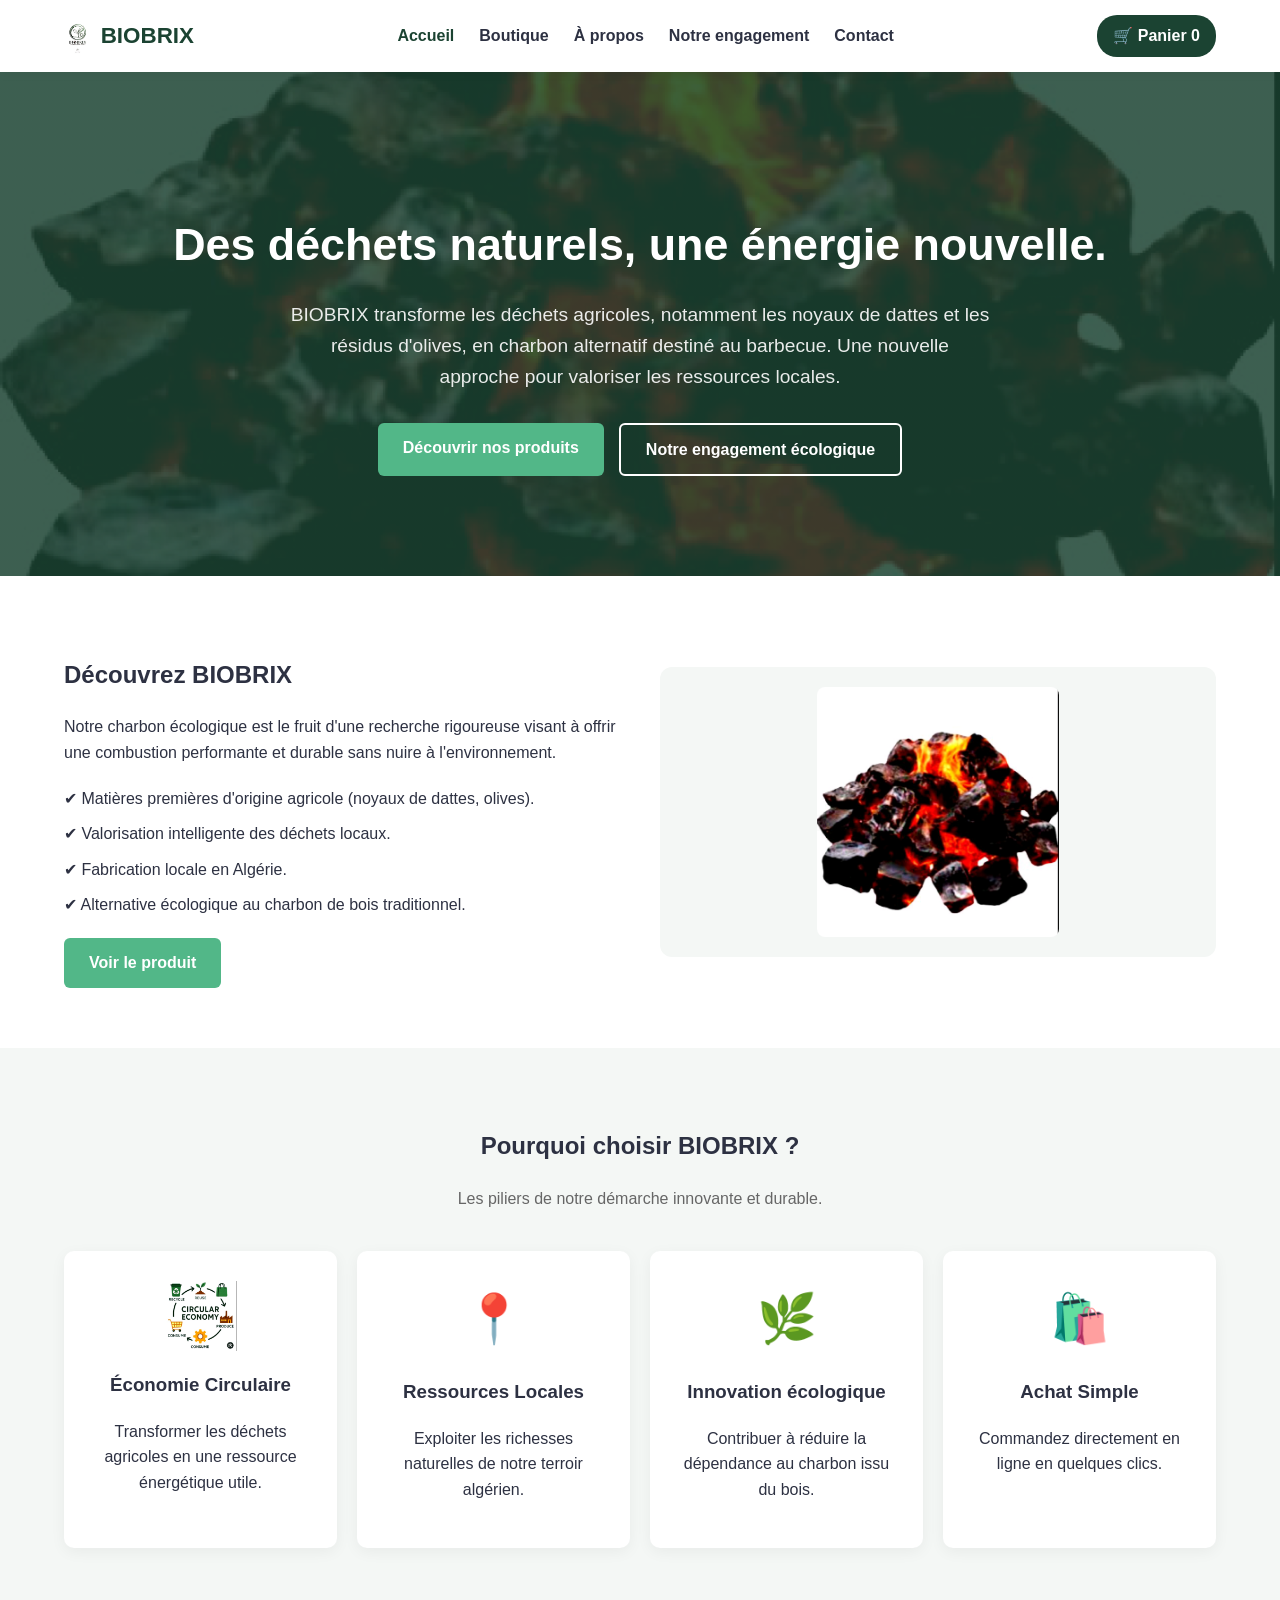
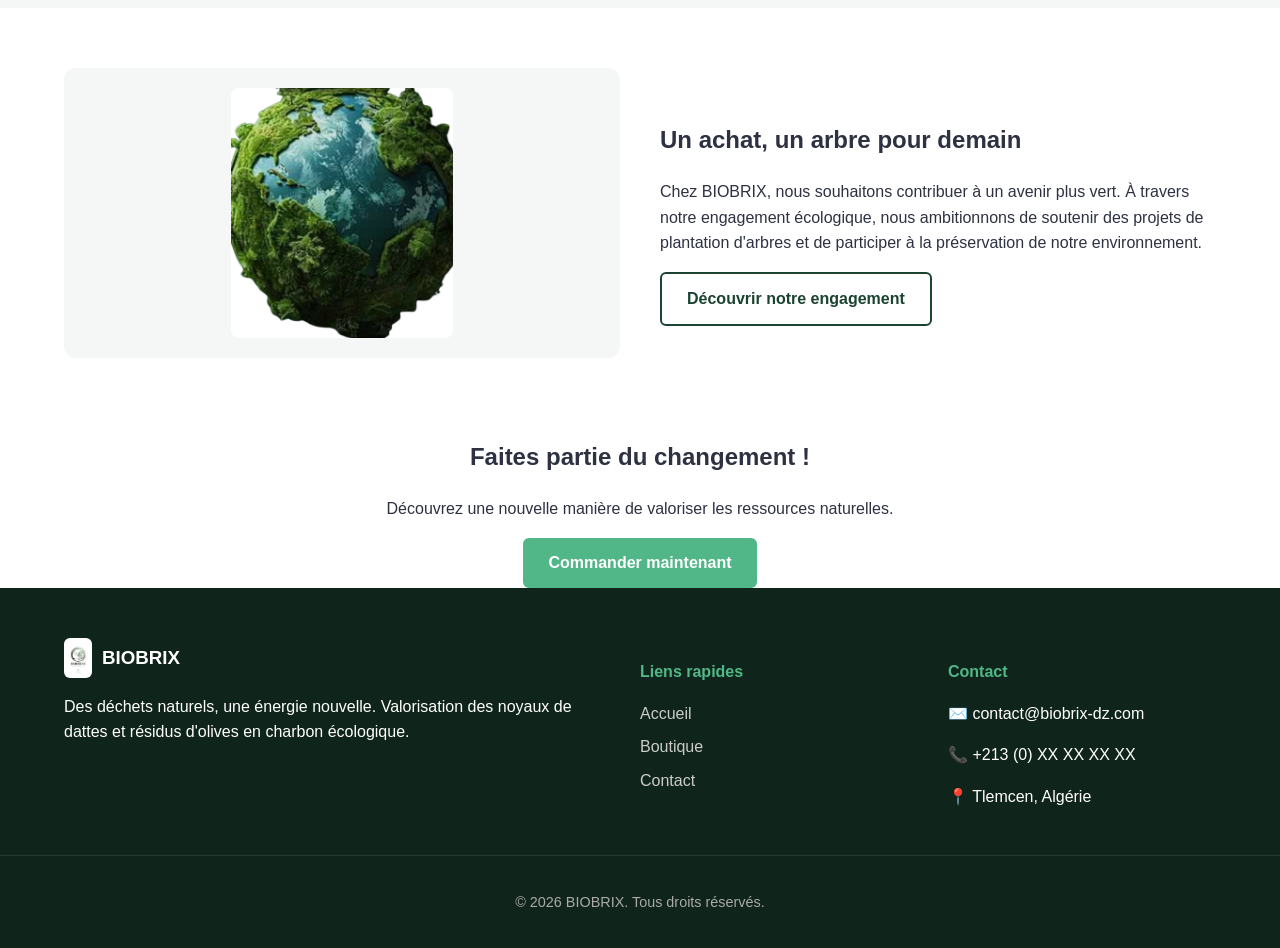
==== commit bd08ec9d: "Add files via upload" ====
--- a/index.html
+++ b/index.html
@@ -51,7 +51,7 @@
                 <a href="shop.html" class="btn btn-primary">Voir le produit</a>
             </div>
             <div class="image-box" style="background: #f4f7f5; border-radius: 12px; padding: 20px; display: flex; justify-content: center; align-items: center;">
-                <img src="images/_charcoal-close.png" alt="BIOBRIX Charbon" style="max-height: 250px; width: auto; border-radius: 8px;">
+                <img src="images/charcoal.png" alt="BIOBRIX Charbon" style="max-height: 250px; width: auto; border-radius: 8px;">
             </div>
         </div>
     </section>
@@ -63,7 +63,7 @@
             <div class="grid-4">
                 <div class="card text-center">
                     <div style="margin-bottom: 15px; display: flex; justify-content: center;">
-                        <img src="images/_circular-economy.png" alt="Économie Circulaire" style="height: 70px; width: auto; object-fit: contain;">
+                        <img src="images/economy.png" alt="Économie Circulaire" style="height: 70px; width: auto; object-fit: contain;">
                     </div>
                     <h3>Économie Circulaire</h3>
                     <p>Transformer les déchets agricoles en une ressource énergétique utile.</p>
@@ -90,7 +90,7 @@
     <section class="commitment-preview section">
         <div class="container grid-2">
             <div class="image-box" style="background: #f4f7f5; border-radius: 12px; padding: 20px; display: flex; justify-content: center; align-items: center;">
-                <img src="images/_eco-impact.png" alt="Engagement écologique" style="max-height: 250px; width: auto; border-radius: 8px;">
+                <img src="images/impact.png" alt="Engagement écologique" style="max-height: 250px; width: auto; border-radius: 8px;">
             </div>
             <div>
                 <h2>Un achat, un arbre pour demain</h2>
@@ -122,7 +122,6 @@
                 <ul>
                     <li><a href="index.html">Accueil</a></li>
                     <li><a href="shop.html">Boutique</a></li>
-                    <li><a href="about.html">À propos</a></li>
                     <li><a href="contact.html">Contact</a></li>
                 </ul>
             </div>
--- a/css/style.css
+++ b/css/style.css
@@ -1,256 +1,258 @@
-/* استدعاء الخطوط الرسمية من دفتر الشروط */
-@import url('https://fonts.googleapis.com/css2?family=Inter:wght@300;400;500;600&family=Poppins:wght@500;600;700&display=swap');
-
+/* تنسيقات عامة عصرية */
 :root {
-  --vert-fonce: #1B5E35;
-  --vert-secondaire: #4C8B50;
-  --vert-clair: #E8F0E5;
-  --beige-naturel: #F8F7F1;
-  --blanc: #FFFFFF;
-  --noir-charbon: #252525;
-  --gris-texte: #555555;
-  --bordure: #DCE4D8;
-  --ombre: 0 4px 15px rgba(27, 94, 53, 0.08);
-}
-
-* {
-  margin: 0;
-  padding: 0;
-  box-sizing: border-box;
+    --primary-color: #1b4332;
+    --primary-light: #2d6a4f;
+    --accent-color: #52b788;
+    --bg-light: #f4f7f5;
+    --text-dark: #2d3142;
+    --white: #ffffff;
 }
 
 body {
-  font-family: 'Inter', sans-serif;
-  background-color: var(--beige-naturel);
-  color: var(--noir-charbon);
-  line-height: 1.6;
-  display: flex;
-  flex-direction: column;
-  min-height: 100vh;
-}
-
-h1, h2, h3, h4, .logo-text {
-  font-family: 'Poppins', sans-serif;
-  color: var(--noir-charbon);
-}
-
-a {
-  text-decoration: none;
-  color: inherit;
-  transition: 0.3s ease;
-}
-
-ul {
-  list-style: none;
+    font-family: 'Segoe UI', Tahoma, Geneva, Verdana, sans-serif;
+    margin: 0;
+    padding: 0;
+    color: var(--text-dark);
+    background-color: var(--white);
+    line-height: 1.6;
 }
 
 .container {
-  width: 90%;
-  max-width: 1200px;
-  margin: 0 auto;
-}
-
-/* ================= HEADER (شريط التنقل) ================= */
+    width: 90%;
+    max-width: 1200px;
+    margin: 0 auto;
+}
+
+/* شريط التنقل (Navbar) */
 header {
-  background-color: var(--blanc);
-  box-shadow: 0 2px 10px rgba(0, 0, 0, 0.05);
-  position: sticky;
-  top: 0;
-  z-index: 1000;
+    background: var(--white);
+    box-shadow: 0 2px 10px rgba(0,0,0,0.05);
+    position: sticky;
+    top: 0;
+    z-index: 1000;
 }
 
 .navbar {
-  display: flex;
-  justify-content: space-between;
-  align-items: center;
-  padding: 15px 0;
-}
-
-.logo {
-  display: flex;
-  align-items: center;
-  gap: 10px;
-}
-
-.logo img {
-  height: 45px;
-  width: auto;
-  object-fit: contain;
-}
-
-.logo-text {
-  font-size: 1.5rem;
-  font-weight: 700;
-  color: var(--vert-fonce);
-  letter-spacing: 0.5px;
+    display: flex;
+    justify-content: space-between;
+    align-items: center;
+    padding: 15px 0;
 }
 
 .nav-links {
-  display: flex;
-  align-items: center;
-  gap: 25px;
+    list-style: none;
+    display: flex;
+    gap: 25px;
+    margin: 0;
+    padding: 0;
 }
 
 .nav-links a {
-  font-weight: 500;
-  font-size: 0.95rem;
-  color: var(--noir-charbon);
-}
-
-.nav-links a:hover,
-.nav-links a.active {
-  color: var(--vert-fonce);
-  font-weight: 600;
-}
-
-.cart-icon {
-  position: relative;
-  display: flex;
-  align-items: center;
-  background-color: var(--vert-clair);
-  padding: 8px 14px;
-  border-radius: 25px;
-  color: var(--vert-fonce);
-  font-weight: 600;
-  gap: 6px;
-}
-
-.cart-icon:hover {
-  background-color: var(--vert-fonce);
-  color: var(--blanc);
-}
-
-.cart-badge {
-  background-color: var(--vert-fonce);
-  color: var(--blanc);
-  font-size: 0.75rem;
-  padding: 2px 7px;
-  border-radius: 50%;
-}
-
-.cart-icon:hover .cart-badge {
-  background-color: var(--blanc);
-  color: var(--vert-fonce);
-}
-
-.menu-toggle {
-  display: none;
-  font-size: 1.5rem;
-  cursor: pointer;
-  color: var(--vert-fonce);
-}
-
-/* ================= BOUTONS (الأزرار) ================= */
+    text-decoration: none;
+    color: var(--text-dark);
+    font-weight: 600;
+    transition: color 0.3s;
+}
+
+.nav-links a:hover, .nav-links a.active {
+    color: var(--primary-color);
+}
+
+.cart-btn {
+    background: var(--primary-color);
+    color: var(--white);
+    padding: 8px 16px;
+    border-radius: 20px;
+    text-decoration: none;
+    font-weight: 600;
+}
+
+/* قسم البطل (Hero Section) */
+.hero {
+    background: linear-gradient(rgba(27, 67, 50, 0.85), rgba(27, 67, 50, 0.85)), url('../images/charcoal.png');
+    background-size: cover;
+    background-position: center;
+    color: var(--white);
+    text-align: center;
+    padding: 100px 20px;
+}
+
+.hero h1 {
+    font-size: 2.8rem;
+    margin-bottom: 20px;
+}
+
+.hero p {
+    font-size: 1.2rem;
+    max-width: 700px;
+    margin: 0 auto 30px;
+    opacity: 0.9;
+}
+
+.hero-btns {
+    display: flex;
+    justify-content: center;
+    gap: 15px;
+}
+
+/* الأزرار */
 .btn {
-  display: inline-block;
-  padding: 12px 26px;
-  border-radius: 8px;
-  font-family: 'Poppins', sans-serif;
-  font-weight: 500;
-  font-size: 0.95rem;
-  cursor: pointer;
-  border: none;
-  text-align: center;
-  transition: all 0.3s ease;
+    display: inline-block;
+    padding: 12px 25px;
+    border-radius: 6px;
+    text-decoration: none;
+    font-weight: 600;
+    transition: all 0.3s;
+    cursor: pointer;
+    border: none;
 }
 
 .btn-primary {
-  background-color: var(--vert-fonce);
-  color: var(--blanc);
+    background-color: var(--accent-color);
+    color: var(--white);
 }
 
 .btn-primary:hover {
-  background-color: var(--vert-secondaire);
-  transform: translateY(-2px);
-}
-
-.btn-secondary {
-  background-color: transparent;
-  color: var(--vert-fonce);
-  border: 2px solid var(--vert-fonce);
-}
-
-.btn-secondary:hover {
-  background-color: var(--vert-fonce);
-  color: var(--blanc);
-}
-
-/* ================= SECTIONS & CARDS ================= */
-main {
-  flex: 1;
-}
-
+    background-color: var(--primary-light);
+}
+
+.btn-outline {
+    border: 2px solid var(--white);
+    color: var(--white);
+    background: transparent;
+}
+
+.btn-outline:hover {
+    background: var(--white);
+    color: var(--primary-color);
+}
+
+.btn-outline-dark {
+    border: 2px solid var(--primary-color);
+    color: var(--primary-color);
+    background: transparent;
+}
+
+.btn-outline-dark:hover {
+    background: var(--primary-color);
+    color: var(--white);
+}
+
+/* الأقسام والشبكات */
 .section {
-  padding: 65px 0;
-}
-
-.section-title {
-  text-align: center;
-  font-size: 2rem;
-  color: var(--vert-fonce);
-  margin-bottom: 12px;
-}
-
-.section-subtitle {
-  text-align: center;
-  color: var(--gris-texte);
-  max-width: 650px;
-  margin: 0 auto 40px auto;
+    padding: 60px 0;
+}
+
+.bg-light {
+    background-color: var(--bg-light);
+}
+
+.grid-2 {
+    display: grid;
+    grid-template-columns: 1fr 1fr;
+    gap: 40px;
+    align-items: center;
+}
+
+.grid-3 {
+    display: grid;
+    grid-template-columns: repeat(3, 1fr);
+    gap: 30px;
+}
+
+.grid-4 {
+    display: grid;
+    grid-template-columns: repeat(4, 1fr);
+    gap: 20px;
 }
 
 .card {
-  background-color: var(--blanc);
-  border-radius: 12px;
-  padding: 25px;
-  box-shadow: var(--ombre);
-  border: 1px solid var(--bordure);
-}
-
-/* ================= FOOTER (أسفل الصفحة) ================= */
+    background: var(--white);
+    padding: 30px;
+    border-radius: 10px;
+    box-shadow: 0 4px 15px rgba(0,0,0,0.05);
+    transition: transform 0.3s;
+}
+
+.card:hover {
+    transform: translateY(-5px);
+}
+
+.text-center {
+    text-align: center;
+}
+
+.subtitle {
+    color: #666;
+    margin-bottom: 40px;
+}
+
+/* قائمة المميزات */
+.feature-list {
+    list-style: none;
+    padding: 0;
+    margin: 20px 0;
+}
+
+.feature-list li {
+    margin-bottom: 10px;
+    font-weight: 500;
+}
+
+/* التذييل (Footer) */
 footer {
-  background-color: var(--noir-charbon);
-  color: var(--blanc);
-  padding: 50px 0 20px 0;
-  margin-top: auto;
+    background: #0f241b;
+    color: var(--white);
+    padding: 50px 0 20px;
 }
 
 .footer-grid {
-  display: grid;
-  grid-template-columns: repeat(auto-fit, minmax(220px, 1fr));
-  gap: 35px;
-  margin-bottom: 35px;
-}
-
-.footer-col h4 {
-  color: var(--vert-clair);
-  margin-bottom: 15px;
-  font-size: 1.1rem;
-}
-
-.footer-col p, .footer-col a {
-  color: #CCCCCC;
-  font-size: 0.9rem;
-  display: block;
-  margin-bottom: 8px;
-}
-
-.footer-col a:hover {
-  color: var(--vert-secondaire);
+    display: grid;
+    grid-template-columns: 2fr 1fr 1fr;
+    gap: 40px;
+    margin-bottom: 30px;
+}
+
+.footer-grid h4 {
+    color: var(--accent-color);
+    margin-bottom: 15px;
+}
+
+.footer-grid ul {
+    list-style: none;
+    padding: 0;
+}
+
+.footer-grid ul li {
+    margin-bottom: 8px;
+}
+
+.footer-grid ul li a {
+    color: #ccc;
+    text-decoration: none;
+}
+
+.footer-grid ul li a:hover {
+    color: var(--white);
 }
 
 .footer-bottom {
-  border-top: 1px solid #3D3D3D;
-  padding-top: 20px;
-  display: flex;
-  flex-wrap: wrap;
-  justify-content: space-between;
-  align-items: center;
-  font-size: 0.85rem;
-  color: #AAAAAA;
-  gap: 10px;
-}
-
-.footer-legal {
-  display: flex;
-  gap
-
+    border-top: 1px solid rgba(255,255,255,0.1);
+    padding-top: 20px;
+    font-size: 0.9rem;
+    color: #aaa;
+}
+
+/* استجابة الشاشات الصغيرة */
+@media (max-width: 768px) {
+    .grid-2, .grid-3, .grid-4, .footer-grid {
+        grid-template-columns: 1fr;
+    }
+    .hero h1 {
+        font-size: 2rem;
+    }
+    .nav-links {
+        display: none;
+    }
+}
+
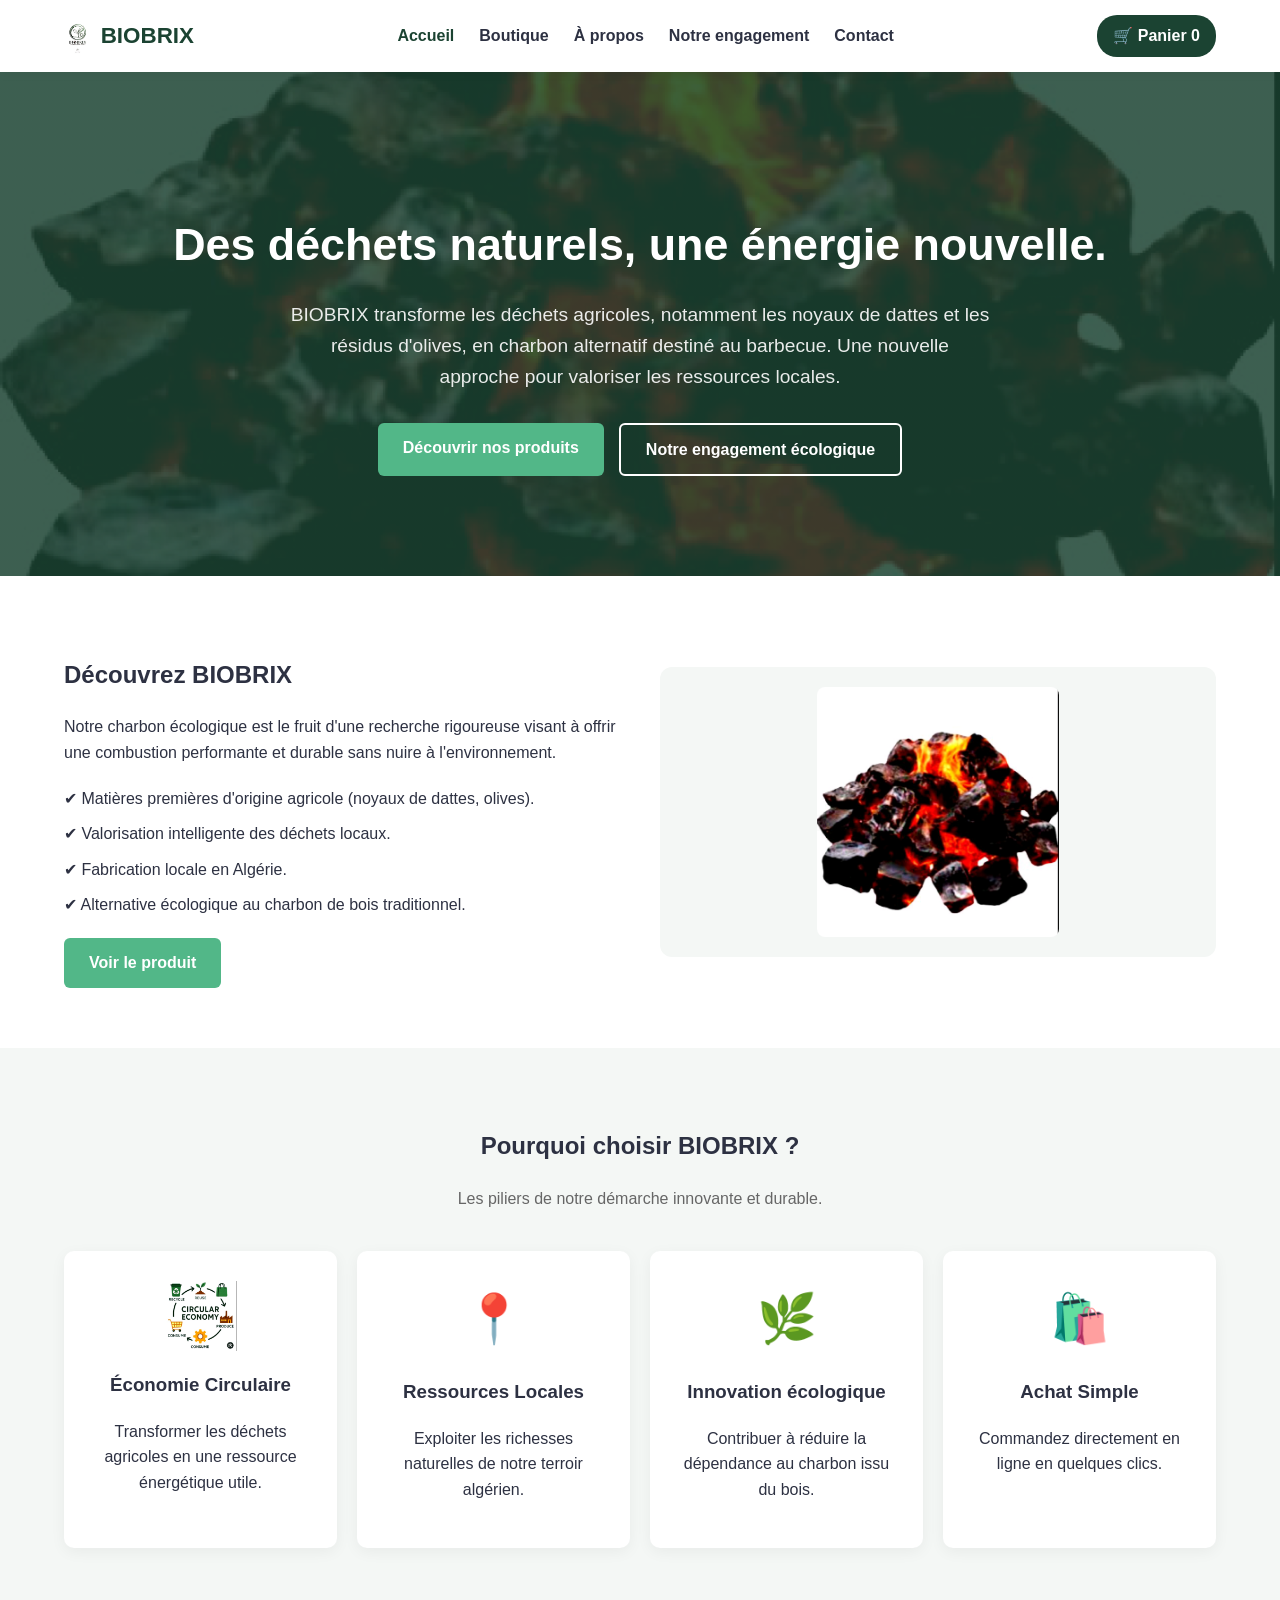
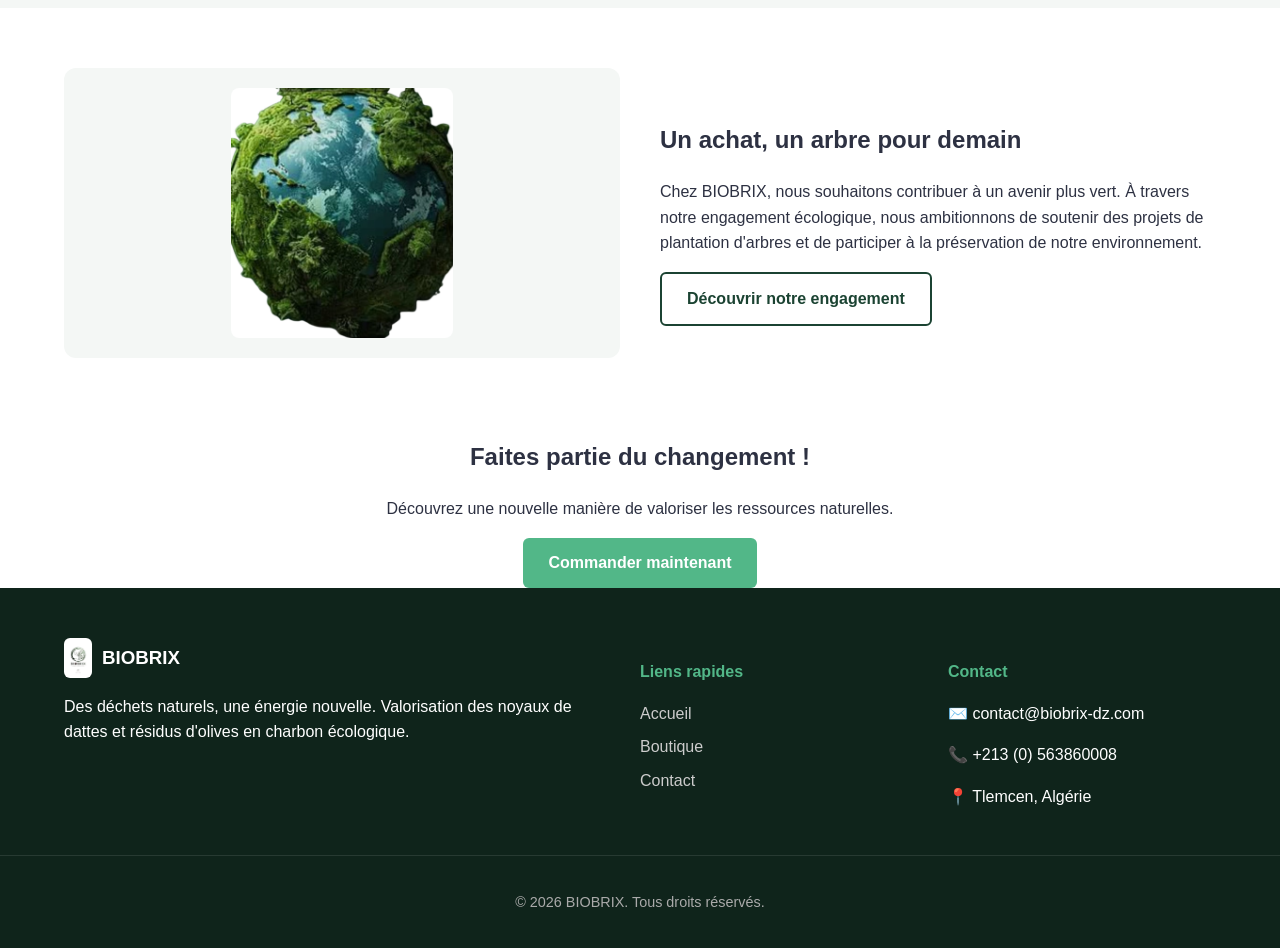
==== commit 41247d4f: "Add files via upload" ====
--- a/index.html
+++ b/index.html
@@ -128,7 +128,7 @@
             <div>
                 <h4>Contact</h4>
                 <p>✉️ contact@biobrix-dz.com</p>
-                <p>📞 +213 (0) XX XX XX XX</p>
+                <p>📞 +213 (0) 563860008</p>
                 <p>📍 Tlemcen, Algérie</p>
             </div>
         </div>
--- a/css/style.css
+++ b/css/style.css
@@ -1,4 +1,3 @@
-/* تنسيقات عامة عصرية */
 :root {
     --primary-color: #1b4332;
     --primary-light: #2d6a4f;
@@ -23,7 +22,6 @@
     margin: 0 auto;
 }
 
-/* شريط التنقل (Navbar) */
 header {
     background: var(--white);
     box-shadow: 0 2px 10px rgba(0,0,0,0.05);
@@ -67,7 +65,6 @@
     font-weight: 600;
 }
 
-/* قسم البطل (Hero Section) */
 .hero {
     background: linear-gradient(rgba(27, 67, 50, 0.85), rgba(27, 67, 50, 0.85)), url('../images/charcoal.png');
     background-size: cover;
@@ -95,7 +92,6 @@
     gap: 15px;
 }
 
-/* الأزرار */
 .btn {
     display: inline-block;
     padding: 12px 25px;
@@ -138,7 +134,6 @@
     color: var(--white);
 }
 
-/* الأقسام والشبكات */
 .section {
     padding: 60px 0;
 }
@@ -152,12 +147,6 @@
     grid-template-columns: 1fr 1fr;
     gap: 40px;
     align-items: center;
-}
-
-.grid-3 {
-    display: grid;
-    grid-template-columns: repeat(3, 1fr);
-    gap: 30px;
 }
 
 .grid-4 {
@@ -187,7 +176,6 @@
     margin-bottom: 40px;
 }
 
-/* قائمة المميزات */
 .feature-list {
     list-style: none;
     padding: 0;
@@ -199,7 +187,6 @@
     font-weight: 500;
 }
 
-/* التذييل (Footer) */
 footer {
     background: #0f241b;
     color: var(--white);
@@ -243,9 +230,8 @@
     color: #aaa;
 }
 
-/* استجابة الشاشات الصغيرة */
 @media (max-width: 768px) {
-    .grid-2, .grid-3, .grid-4, .footer-grid {
+    .grid-2, .grid-4, .footer-grid {
         grid-template-columns: 1fr;
     }
     .hero h1 {
